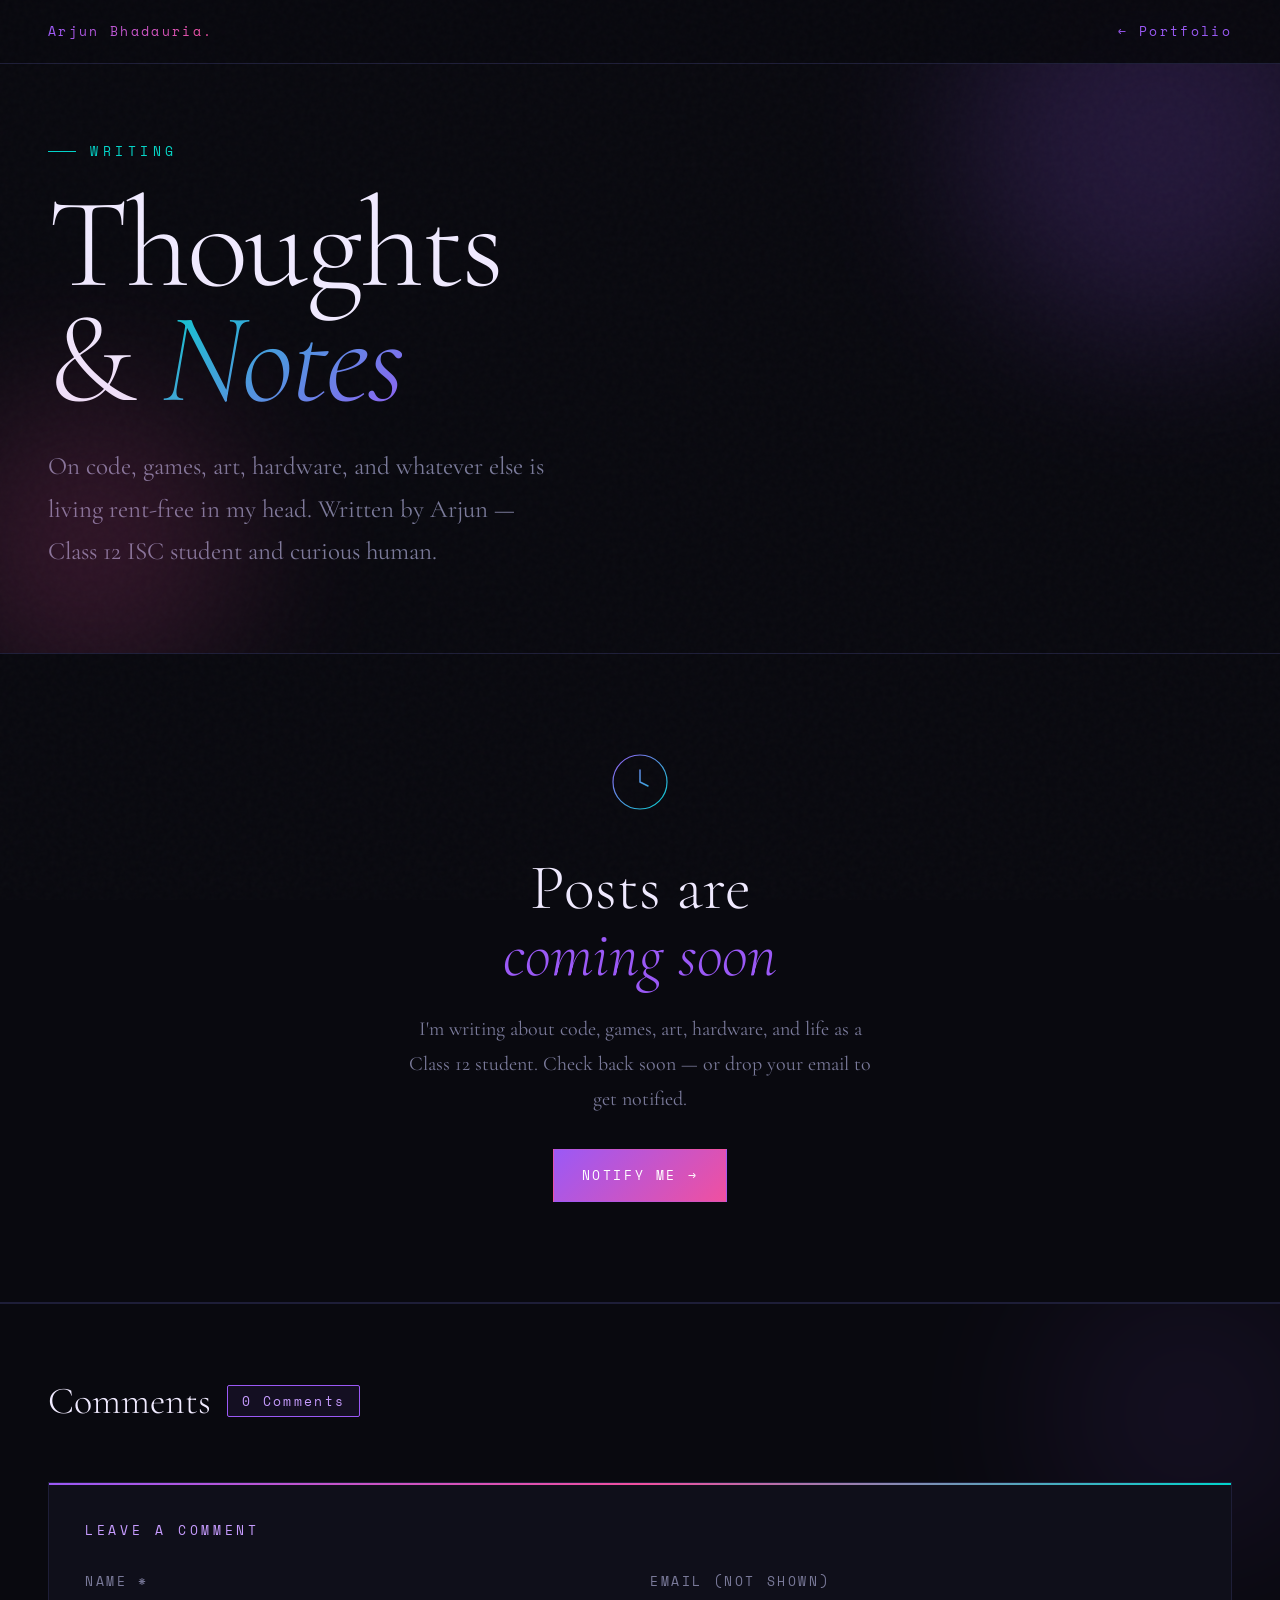
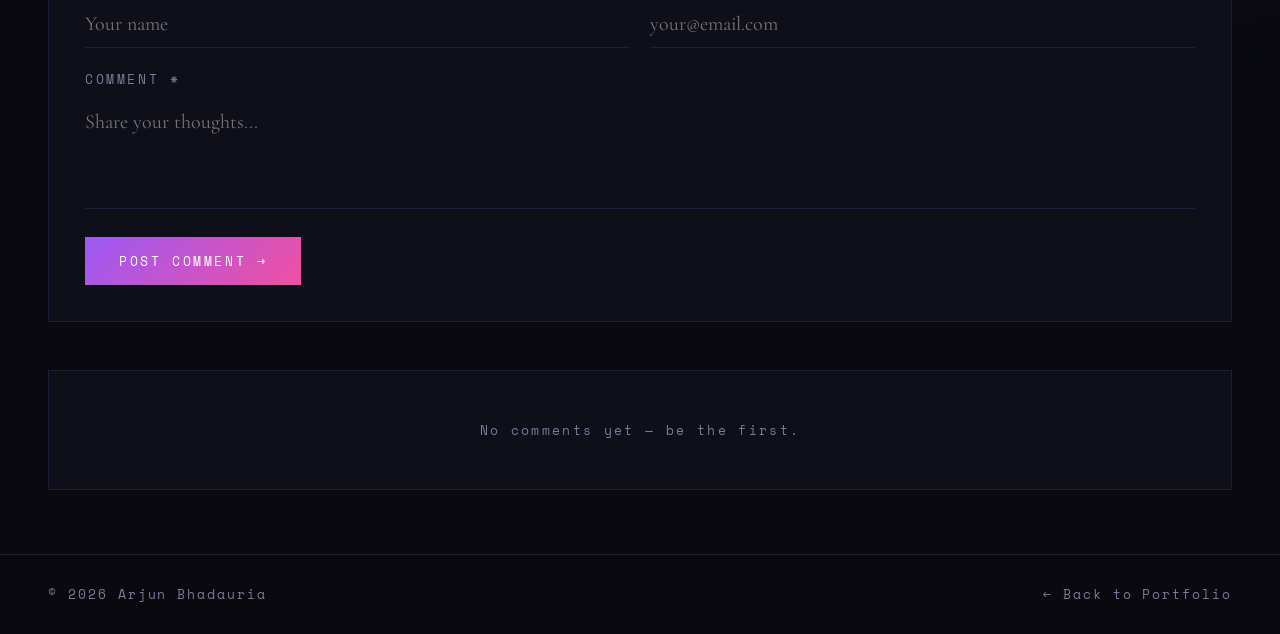
==== blog.html @ fe4fc2d3 "Add files via upload" ====
<!DOCTYPE html>
<html lang="en">
<head>
<meta charset="UTF-8"/>
<meta name="viewport" content="width=device-width, initial-scale=1.0"/>
<meta name="description" content="Blog — Arjun Bhadauria. Thoughts on code, games, art, hardware and life."/>
<title>Blog — Arjun Bhadauria</title>
<link rel="stylesheet" href="assets/style.css"/>
<style>
/* ── BLOG PAGE STYLES ── */

/* NAV (blog has fixed bg always) */
nav { background:rgba(9,9,15,.96); border-color:var(--border); backdrop-filter:blur(18px); }

/* HERO */
.blog-hero {
  padding:140px 48px 80px; border-bottom:1px solid var(--border); position:relative; overflow:hidden;
}
.blog-hero-orb1 { width:400px; height:400px; top:-60px; right:-80px; }
.blog-hero-orb2 { width:300px; height:300px; bottom:-40px; left:-60px; }
.blog-eyebrow {
  font-family:var(--mono); font-size:var(--fs-xs); letter-spacing:.35em; text-transform:uppercase;
  margin-bottom:24px; display:flex; align-items:center; gap:14px;
  background:linear-gradient(90deg,var(--cyan),var(--green));
  -webkit-background-clip:text; -webkit-text-fill-color:transparent; background-clip:text;
}
.blog-eyebrow::before { content:''; display:block; width:28px; height:1px; background:var(--cyan); }
.blog-hero-title { font-size:var(--fs-hero); font-weight:300; line-height:.9; letter-spacing:-.02em; }
.blog-hero-title em {
  font-style:italic;
  background:linear-gradient(135deg,var(--cyan),var(--violet));
  -webkit-background-clip:text; -webkit-text-fill-color:transparent; background-clip:text;
}
.blog-hero-sub { max-width:520px; color:var(--muted); font-size:var(--fs-md); margin-top:28px; line-height:1.7; }

/* FILTER */
.filter-bar { padding:26px 48px; border-bottom:1px solid var(--border); display:flex; gap:6px; flex-wrap:wrap; }
.filter-btn {
  font-family:var(--mono); font-size:var(--fs-xs); letter-spacing:.18em; text-transform:uppercase;
  color:var(--muted); background:none; border:1px solid var(--border); padding:8px 18px;
  cursor:pointer; transition:all .2s; border-radius:2px;
}
.filter-btn:hover { color:var(--violet); border-color:var(--violet); background:var(--glow-v); }
.filter-btn.active { color:var(--violet-l); border-color:var(--violet); background:rgba(155,89,246,.1); }

/* FEATURED */
.featured-post { border-bottom:1px solid var(--border); }
.featured-inner { display:grid; grid-template-columns:1fr 1fr; padding:72px 48px; gap:64px; align-items:center; }
.post-label {
  font-family:var(--mono); font-size:var(--fs-xs); letter-spacing:.3em; text-transform:uppercase;
  margin-bottom:16px;
  background:linear-gradient(90deg,var(--violet),var(--pink));
  -webkit-background-clip:text; -webkit-text-fill-color:transparent; background-clip:text;
}
.featured-title { font-size:var(--fs-xl); font-weight:300; line-height:1.05; margin-bottom:16px; }
.featured-title em { font-style:italic; color:var(--violet); }
.post-meta { font-family:var(--mono); font-size:var(--fs-xs); letter-spacing:.16em; color:var(--muted); margin-bottom:20px; display:flex; gap:14px; flex-wrap:wrap; }
.post-excerpt { color:var(--muted); font-size:var(--fs-base); line-height:1.85; margin-bottom:28px; }
.featured-visual {
  aspect-ratio:4/3; background:var(--surface); border:1px solid var(--border); position:relative; overflow:hidden;
}
.featured-visual::before {
  content:''; position:absolute; inset:0;
  background:linear-gradient(135deg,rgba(155,89,246,.1),rgba(0,212,204,.07));
}
.featured-visual canvas { width:100%; height:100%; display:block; }

/* POSTS GRID */
.posts-section { padding:64px 48px; }
.posts-section-title { font-family:var(--mono); font-size:var(--fs-xs); letter-spacing:.28em; color:var(--muted); text-transform:uppercase; margin-bottom:32px; padding-bottom:14px; border-bottom:1px solid var(--border); }
.posts-grid { display:grid; grid-template-columns:repeat(3,1fr); gap:3px; }
.post-card {
  background:var(--surface); border:1px solid var(--border); padding:32px;
  position:relative; overflow:hidden; transition:border-color .3s, transform .3s;
}
.post-card:hover { border-color:var(--border2); transform:translateY(-2px); }
.post-card::before { content:''; position:absolute; inset:0; background:radial-gradient(ellipse at 0% 0%,rgba(155,89,246,.07),transparent 60%); opacity:0; transition:opacity .4s; }
.post-card:hover::before { opacity:1; }
.post-card-date { font-family:var(--mono); font-size:var(--fs-xs); letter-spacing:.15em; color:var(--muted); margin-bottom:12px; }
.post-card-tag { font-family:var(--mono); font-size:var(--fs-xs); letter-spacing:.13em; padding:3px 10px; border-radius:2px; display:inline-block; margin-bottom:14px; }
.post-card-title { font-size:var(--fs-md); font-weight:300; line-height:1.3; margin-bottom:12px; color:var(--text); }
.post-card-excerpt { color:var(--muted); font-size:var(--fs-sm); line-height:1.8; margin-bottom:18px; }
.post-card-link { font-family:var(--mono); font-size:var(--fs-xs); letter-spacing:.15em; color:var(--muted); text-decoration:none; display:inline-flex; align-items:center; gap:6px; transition:color .2s,gap .2s; }
.post-card-link:hover { color:var(--violet); gap:10px; }
.post-card.soon { opacity:.42; }
.post-card.soon .post-card-link { display:none; }
.soon-badge { font-family:var(--mono); font-size:var(--fs-xs); letter-spacing:.14em; color:var(--dim); border:1px solid var(--dim); padding:3px 8px; display:inline-block; }

/* ═══════════════════════════════
   COMMENT SECTION
═══════════════════════════════ */
.comments-section { padding:64px 48px; border-top:1px solid var(--border); position:relative; overflow:hidden; }
.comments-orb { width:300px; height:300px; top:-40px; right:-60px; }

.comments-heading { display:flex; align-items:center; gap:16px; margin-bottom:48px; flex-wrap:wrap; }
.comments-heading h2 { font-size:var(--fs-lg); font-weight:300; }
.comments-heading h2 em { font-style:italic; color:var(--violet); }
.comments-count {
  font-family:var(--mono); font-size:var(--fs-xs); letter-spacing:.18em;
  border:1px solid var(--violet); padding:4px 14px; color:var(--violet-l);
  background:rgba(155,89,246,.08); border-radius:2px;
}

/* Comment form */
.comment-form-wrap {
  background:var(--surface); border:1px solid var(--border); padding:36px; margin-bottom:48px;
  position:relative;
}
.comment-form-wrap::before {
  content:''; position:absolute; top:0; left:0; right:0; height:2px;
  background:linear-gradient(90deg,var(--violet),var(--pink),var(--cyan));
}
.comment-form-title { font-family:var(--mono); font-size:var(--fs-xs); letter-spacing:.28em; text-transform:uppercase; margin-bottom:28px; color:var(--violet-l); }
.comment-form-grid { display:grid; grid-template-columns:1fr 1fr; gap:20px; }
.comment-form-grid .full { grid-column:span 2; }
.cf-group { display:flex; flex-direction:column; gap:8px; }
.cf-label { font-family:var(--mono); font-size:var(--fs-xs); letter-spacing:.2em; color:var(--muted); text-transform:uppercase; }
.cf-input, .cf-textarea {
  background:transparent; border:none; border-bottom:1px solid var(--border);
  color:var(--text); font-family:var(--serif); font-size:var(--fs-base);
  padding:11px 0; outline:none; transition:border-color .3s; width:100%;
}
.cf-input:focus, .cf-textarea:focus { border-color:var(--violet); }
.cf-textarea { resize:none; height:110px; }
.cf-submit {
  font-family:var(--mono); font-size:var(--fs-xs); letter-spacing:.2em; text-transform:uppercase;
  color:#fff; background:linear-gradient(135deg,var(--violet),var(--pink));
  border:none; padding:14px 34px; cursor:pointer; transition:opacity .3s,transform .2s; margin-top:8px;
}
.cf-submit:hover { opacity:.85; transform:translateY(-2px); }

/* Comment list */
.comments-list { display:flex; flex-direction:column; gap:3px; }
.comment-item { background:var(--surface); border:1px solid var(--border); padding:28px 32px; position:relative; transition:border-color .3s; }
.comment-item:hover { border-color:var(--border2); }
/* accent stripe based on depth */
.comment-item::before { content:''; position:absolute; top:0; left:0; bottom:0; width:3px; background:linear-gradient(to bottom,var(--violet),var(--pink)); border-radius:0; }
.comment-item.reply::before { background:linear-gradient(to bottom,var(--cyan),var(--green)); }

.comment-header { display:flex; justify-content:space-between; align-items:flex-start; margin-bottom:14px; flex-wrap:wrap; gap:8px; }
.comment-author { display:flex; align-items:center; gap:14px; }
.comment-avatar {
  width:40px; height:40px; border-radius:50%; display:flex; align-items:center; justify-content:center;
  font-family:var(--mono); font-size:12px; font-weight:700; flex-shrink:0;
  background:linear-gradient(135deg,var(--violet-d),var(--violet));
  color:#fff; border:1px solid var(--border2);
}
.comment-item.reply .comment-avatar { background:linear-gradient(135deg,#006060,var(--cyan)); width:32px; height:32px; font-size:10px; }
.comment-name { font-size:var(--fs-base); font-weight:300; color:var(--text); }
.comment-date { font-family:var(--mono); font-size:var(--fs-xs); letter-spacing:.14em; color:var(--muted); }
.comment-body { color:var(--muted); font-size:var(--fs-base); line-height:1.8; padding-left:54px; }
.comment-reply-btn {
  font-family:var(--mono); font-size:var(--fs-xs); letter-spacing:.15em;
  color:var(--muted); background:none; border:none; cursor:pointer; padding:0;
  transition:color .2s; display:flex; align-items:center; gap:6px; margin-top:12px; margin-left:54px;
}
.comment-reply-btn:hover { color:var(--cyan); }

.comment-item.reply { margin-left:40px; }
.comment-item.reply .comment-body { padding-left:46px; }
.comment-item.reply .comment-reply-btn { margin-left:46px; }

/* Inline reply form */
.reply-form { display:none; margin-top:16px; margin-left:54px; padding:20px; background:var(--bg); border:1px solid var(--border); }
.reply-form.open { display:block; }
.reply-form .cf-group { margin-bottom:14px; }
.reply-submit {
  font-family:var(--mono); font-size:var(--fs-xs); letter-spacing:.18em; text-transform:uppercase;
  color:#fff; background:linear-gradient(135deg,var(--cyan),var(--green)); border:none;
  padding:10px 24px; cursor:pointer; transition:opacity .2s; margin-top:6px;
}
.reply-submit:hover { opacity:.8; }

.no-comments { font-family:var(--mono); font-size:var(--fs-xs); letter-spacing:.18em; color:var(--muted); text-align:center; padding:48px; border:1px solid var(--border); background:var(--surface); }

/* CTA */
.write-cta {
  margin:0 48px 64px; padding:48px; border:1px solid var(--border); background:var(--surface);
  display:flex; justify-content:space-between; align-items:center; gap:40px; flex-wrap:wrap;
  position:relative; overflow:hidden;
}
.write-cta::before { content:''; position:absolute; top:0; left:0; right:0; height:2px; background:linear-gradient(90deg,var(--violet),var(--cyan),var(--pink)); }
.write-cta-text h3 { font-size:var(--fs-lg); font-weight:300; margin-bottom:8px; }
.write-cta-text h3 em { font-style:italic; color:var(--cyan); }
.write-cta-text p { color:var(--muted); font-size:var(--fs-sm); max-width:400px; line-height:1.7; }
.write-cta-btn {
  font-family:var(--mono); font-size:var(--fs-xs); letter-spacing:.2em; text-transform:uppercase;
  color:#fff; background:linear-gradient(135deg,var(--cyan),var(--green));
  border:none; padding:14px 32px; cursor:pointer; transition:opacity .3s;
  white-space:nowrap; text-decoration:none; display:inline-block;
}
.write-cta-btn:hover { opacity:.82; }

/* COMING SOON */
.coming-soon-wrap {
  padding:100px 48px; border-bottom:1px solid var(--border);
  display:flex; flex-direction:column; align-items:center; text-align:center; gap:24px;
}
.cs-icon { margin-bottom:8px; animation:pulse 2.5s ease infinite; }
.cs-heading { font-size:var(--fs-xl); font-weight:300; line-height:1.05; }
.cs-heading em { font-style:italic; color:var(--violet); }
.cs-sub { max-width:480px; color:var(--muted); font-size:var(--fs-base); line-height:1.75; }

/* Responsive */
@media(max-width:900px){
  .blog-hero { padding:120px 28px 60px; }
  .filter-bar { padding:20px 28px; }
  .featured-inner { grid-template-columns:1fr; padding:52px 28px; gap:36px; }
  .featured-visual { display:none; }
  .featured-title { font-size:var(--fs-lg); }
  .posts-section { padding:48px 28px; }
  .posts-grid { grid-template-columns:1fr 1fr; }
  .comments-section { padding:48px 28px; }
  .comment-form-grid { grid-template-columns:1fr; }
  .comment-form-grid .full { grid-column:span 1; }
  .write-cta { margin:0 28px 48px; padding:36px 28px; }
}
@media(max-width:560px){
  .blog-hero { padding:100px 18px 48px; }
  .filter-bar { padding:14px 18px; gap:5px; }
  .filter-btn { padding:6px 10px; font-size:10px; }
  .featured-inner { padding:36px 18px; }
  .posts-section { padding:36px 18px; }
  .posts-grid { grid-template-columns:1fr; }
  .comments-section { padding:36px 18px; }
  .comment-form-wrap { padding:22px 16px; }
  .comment-body,.comment-reply-btn { padding-left:0; }
  .reply-form { margin-left:0; }
  .comment-item.reply { margin-left:16px; }
  .comment-item.reply .comment-body,.comment-item.reply .comment-reply-btn { padding-left:0; }
  .write-cta { margin:0 18px 36px; padding:24px 18px; flex-direction:column; align-items:flex-start; }
}
</style>
</head>
<body>

<div class="cursor-dot"  id="cDot"></div>
<div class="cursor-ring" id="cRing"></div>

<!-- NAV -->
<nav id="nav">
  <a href="index.html" class="nav-logo">Arjun Bhadauria.</a>
  <a href="index.html" class="arrow-link" style="font-family:var(--mono);font-size:var(--fs-xs);letter-spacing:.18em;">&#8592;&nbsp;Portfolio</a>
</nav>

<!-- HERO -->
<div class="blog-hero">
  <div class="orb orb-v blog-hero-orb1"></div>
  <div class="orb orb-p blog-hero-orb2"></div>
  <div class="blog-eyebrow">Writing</div>
  <h1 class="blog-hero-title">Thoughts<br>&amp;&nbsp;<em>Notes</em></h1>
  <p class="blog-hero-sub">On code, games, art, hardware, and whatever else is living rent-free in my head. Written by Arjun &mdash; Class 12 ISC student and curious human.</p>
</div>


<!-- COMING SOON -->
<div class="coming-soon-wrap reveal">
  <div class="cs-icon">
    <svg width="56" height="56" viewBox="0 0 56 56" fill="none">
      <circle cx="28" cy="28" r="27" stroke="url(#csg)" stroke-width="1.2"/>
      <path d="M28 16v12l8 4" stroke="url(#csg)" stroke-width="1.5" stroke-linecap="round" stroke-linejoin="round"/>
      <defs>
        <linearGradient id="csg" x1="0" y1="0" x2="56" y2="56" gradientUnits="userSpaceOnUse">
          <stop stop-color="#9b59f6"/><stop offset="1" stop-color="#00d4cc"/>
        </linearGradient>
      </defs>
    </svg>
  </div>
  <h2 class="cs-heading">Posts are<br><em>coming soon</em></h2>
  <p class="cs-sub">I'm writing about code, games, art, hardware, and life as a Class 12 student. Check back soon &mdash; or drop your email to get notified.</p>
  <a href="mailto:arjun.dev.work@gmail.com" class="btn btn-primary" style="margin-top:8px;">Notify Me &#8594;</a>
</div>

<!-- COMMENTS -->
<div class="comments-section">
  <div class="orb orb-v comments-orb" style="opacity:.08;"></div>
  <div class="comments-heading reveal">
    <h2>Comments</h2>
    <span class="comments-count" id="commentCount">0 Comments</span>
  </div>
  <div class="comment-form-wrap reveal">
    <div class="comment-form-title">Leave a Comment</div>
    <div class="comment-form-grid">
      <div class="cf-group"><label class="cf-label">Name *</label><input class="cf-input" id="cfName" type="text" placeholder="Your name" required/></div>
      <div class="cf-group"><label class="cf-label">Email (not shown)</label><input class="cf-input" id="cfEmail" type="email" placeholder="your@email.com"/></div>
      <div class="cf-group full"><label class="cf-label">Comment *</label><textarea class="cf-textarea" id="cfBody" placeholder="Share your thoughts..."></textarea></div>
      <div class="full"><button class="cf-submit" onclick="submitComment()">Post Comment &#8594;</button></div>
    </div>
  </div>
  <div class="no-comments" id="emptyState">No comments yet &mdash; be the first.</div>
  <div class="comments-list" id="commentsList"></div>
</div>

<footer>
  <p>&#169; 2026 Arjun Bhadauria</p>
  <a href="index.html">&#8592; Back to Portfolio</a>
</footer>

<script src="assets/main.js"></script>
<script>
let commentCount=0;
function updateCount(){ document.getElementById('commentCount').textContent=commentCount+' Comment'+(commentCount!==1?'s':''); }

function submitComment(){
  const name=document.getElementById('cfName').value.trim();
  const body=document.getElementById('cfBody').value.trim();
  if(!name||!body){alert('Please fill in your name and comment.');return;}
  document.getElementById('emptyState').style.display='none';
  const initials=name.split(' ').map(w=>w[0].toUpperCase()).join('').slice(0,2);
  const id='c-'+Date.now(), rfId='rf-'+Date.now();
  const item=document.createElement('div');
  item.className='comment-item'; item.id=id;
  item.innerHTML=`
    <div class="comment-header">
      <div class="comment-author"><div class="comment-avatar">${initials}</div><div><div class="comment-name">${name}</div></div></div>
      <div class="comment-date">Just now</div>
    </div>
    <div class="comment-body">${body.replace(/</g,'&lt;').replace(/\n/g,'<br>')}</div>
    <button class="comment-reply-btn" onclick="toggleReply('${rfId}')">&#8617; Reply</button>
    <div class="reply-form" id="${rfId}">
      <div class="cf-group"><label class="cf-label">Reply</label><textarea class="cf-textarea" id="rt-${rfId}" style="height:75px" placeholder="Write a reply..."></textarea></div>
      <div class="cf-group" style="margin-top:12px;"><label class="cf-label">Name</label><input class="cf-input" id="rn-${rfId}" type="text" placeholder="Your name"/></div>
      <button class="reply-submit" onclick="submitReply('${id}','${rfId}')">Reply &#8594;</button>
    </div>`;
  document.getElementById('commentsList').prepend(item);
  document.getElementById('cfName').value='';
  document.getElementById('cfEmail').value='';
  document.getElementById('cfBody').value='';
  commentCount++; updateCount();
  item.scrollIntoView({behavior:'smooth',block:'center'});
}

function toggleReply(id){ document.getElementById(id)?.classList.toggle('open'); }

function submitReply(parentId,rfId){
  const nameEl=document.getElementById('rn-'+rfId), bodyEl=document.getElementById('rt-'+rfId);
  if(!nameEl||!bodyEl)return;
  const name=nameEl.value.trim(), body=bodyEl.value.trim();
  if(!name||!body){alert('Please fill in your name and reply.');return;}
  const initials=name.split(' ').map(w=>w[0].toUpperCase()).join('').slice(0,2);
  const reply=document.createElement('div');
  reply.className='comment-item reply';
  reply.innerHTML=`
    <div class="comment-header">
      <div class="comment-author"><div class="comment-avatar" style="width:32px;height:32px;font-size:10px;">${initials}</div><div><div class="comment-name">${name}</div></div></div>
      <div class="comment-date">Just now</div>
    </div>
    <div class="comment-body">${body.replace(/</g,'&lt;').replace(/\n/g,'<br>')}</div>`;
  document.getElementById(rfId)?.classList.remove('open');
  document.getElementById(parentId).insertAdjacentElement('afterend',reply);
  nameEl.value=''; bodyEl.value='';
  commentCount++; updateCount();
}
</script>
</body>
</html>
---- assets/style.css ----
/* ═══════════════════════════════════════════
   ARJUN BHADAURIA — PORTFOLIO STYLESHEET
   Colorful dark theme
═══════════════════════════════════════════ */

@import url('https://fonts.googleapis.com/css2?family=Cormorant+Garamond:ital,wght@0,300;0,400;0,600;1,300;1,400&family=Space+Mono:wght@400;700&display=swap');

/* ── TOKENS ── */
:root {
  --bg:       #09090f;
  --surface:  #0f0f1a;
  --surface2: #141428;
  --border:   #1e1e38;
  --border2:  #2a2a50;

  --text:   #f0eaff;
  --muted:  #7a7a9a;
  --dim:    #3a3a5a;

  /* Vibrant palette */
  --violet:  #9b59f6;
  --violet-l:#c79cff;
  --violet-d:#5e20c8;
  --pink:    #f050a0;
  --pink-l:  #ff8fd0;
  --cyan:    #00d4cc;
  --cyan-l:  #80fffa;
  --amber:   #ffb830;
  --amber-l: #ffd980;
  --green:   #36f0a0;
  --green-l: #90ffcc;

  --glow-v:  rgba(155,89,246,0.12);
  --glow-p:  rgba(240,80,160,0.10);
  --glow-c:  rgba(0,212,204,0.10);

  --serif: 'Cormorant Garamond','Georgia','Times New Roman',serif;
  --mono:  'Space Mono','Courier New',monospace;

  /* Fluid font scale */
  --fs-xs:   clamp(11px,1.2vw,13px);
  --fs-sm:   clamp(13px,1.5vw,15px);
  --fs-base: clamp(17px,1.9vw,20px);
  --fs-md:   clamp(20px,2.4vw,25px);
  --fs-lg:   clamp(28px,3.5vw,38px);
  --fs-xl:   clamp(38px,5.5vw,64px);
  --fs-hero: clamp(56px,10vw,140px);
}

/* ── RESET ── */
*, *::before, *::after { box-sizing: border-box; margin: 0; padding: 0; }
html { scroll-behavior: smooth; }

body {
  background: var(--bg);
  color: var(--text);
  font-family: var(--serif);
  font-size: var(--fs-base);
  line-height: 1.75;
  overflow-x: hidden;
}

/* ── CURSOR ── */
body.cursor-active { cursor: none; }
body.cursor-active a, body.cursor-active button { cursor: none; }
.cursor-dot, .cursor-ring {
  position: fixed; pointer-events: none; border-radius: 50%;
  transform: translate(-50%,-50%); opacity: 0; transition: opacity .3s; z-index: 9999;
}
.cursor-dot  { width:9px; height:9px; background:var(--violet); z-index:10000; }
.cursor-ring { width:36px; height:36px; border:1.5px solid var(--violet); transition:width .25s,height .25s,opacity .3s; }
.cursor-dot.on  { opacity:1; }
.cursor-ring.on { opacity:.5; }
.cursor-dot.big  { width:16px; height:16px; background:var(--pink); }
.cursor-ring.big { width:58px; height:58px; border-color:var(--pink); opacity:.2; }

/* ── NOISE ── */
body::before {
  content:''; position:fixed; inset:0; pointer-events:none; z-index:999; opacity:.025;
  background-image:url("data:image/svg+xml,%3Csvg viewBox='0 0 200 200' xmlns='http://www.w3.org/2000/svg'%3E%3Cfilter id='n'%3E%3CfeTurbulence type='fractalNoise' baseFrequency='0.85' numOctaves='4' stitchTiles='stitch'/%3E%3C/filter%3E%3Crect width='100%25' height='100%25' filter='url(%23n)'/%3E%3C/svg%3E");
}

/* ── GRADIENT ORBS (bg decoration) ── */
.orb {
  position: absolute; border-radius: 50%; pointer-events: none; filter: blur(80px); opacity: .18;
}
.orb-v { background: var(--violet); }
.orb-p { background: var(--pink); }
.orb-c { background: var(--cyan); }

/* ── NAV ── */
nav {
  position: fixed; top:0; left:0; right:0; z-index:200;
  display:flex; justify-content:space-between; align-items:center;
  padding:20px 48px;
  border-bottom:1px solid transparent;
  transition:background .4s, border-color .4s;
}
nav.scrolled {
  background: rgba(9,9,15,.95);
  border-color: var(--border);
  backdrop-filter: blur(18px);
}
.nav-logo {
  font-family:var(--mono); font-size:var(--fs-xs); letter-spacing:.18em;
  text-decoration:none;
  background: linear-gradient(90deg,var(--violet),var(--pink));
  -webkit-background-clip:text; -webkit-text-fill-color:transparent; background-clip:text;
}
.nav-links { display:flex; gap:28px; list-style:none; }
.nav-links a {
  font-family:var(--mono); font-size:var(--fs-xs); letter-spacing:.2em; text-transform:uppercase;
  color:var(--muted); text-decoration:none; transition:color .2s;
}
.nav-links a:hover { color:var(--text); }

/* Hamburger */
.nav-toggle { display:none; flex-direction:column; gap:5px; background:none; border:none; padding:4px; }
.nav-toggle span { display:block; width:22px; height:1.5px; background:var(--muted); transition:all .3s; }
.nav-toggle.open span:nth-child(1) { transform:translateY(6.5px) rotate(45deg); background:var(--violet); }
.nav-toggle.open span:nth-child(2) { opacity:0; }
.nav-toggle.open span:nth-child(3) { transform:translateY(-6.5px) rotate(-45deg); background:var(--violet); }

/* Mobile menu */
.nav-mobile {
  display:none; position:fixed; inset:0; z-index:190;
  background:rgba(9,9,15,.98);
  flex-direction:column; justify-content:center; align-items:center; gap:36px;
}
.nav-mobile.open { display:flex; }
.nav-mobile a {
  font-family:var(--mono); font-size:clamp(15px,4vw,18px); letter-spacing:.28em; text-transform:uppercase;
  color:var(--muted); text-decoration:none; transition:color .2s;
}
.nav-mobile a:hover { color:var(--violet); }

/* ── SHARED SECTION UTILS ── */
section { position:relative; overflow:hidden; }

.section-label {
  font-family:var(--mono); font-size:var(--fs-xs); letter-spacing:.32em; text-transform:uppercase;
  margin-bottom:22px; display:flex; align-items:center; gap:14px;
  background: linear-gradient(90deg,var(--violet),var(--cyan));
  -webkit-background-clip:text; -webkit-text-fill-color:transparent; background-clip:text;
}
.section-label::before { content:''; display:block; width:28px; height:1px; background:var(--violet); flex-shrink:0; }

.big-heading { font-size:var(--fs-xl); font-weight:300; line-height:1.05; margin-bottom:28px; }
.big-heading em { font-style:italic; color:var(--violet); }

/* ── CHIP / TAGS ── */
.chip {
  font-family:var(--mono); font-size:var(--fs-xs); letter-spacing:.14em; text-transform:uppercase;
  padding:6px 14px; border-radius:2px; border:1px solid;
}
.chip-v { color:var(--violet-l); border-color:var(--violet-d); background:rgba(155,89,246,.08); }
.chip-p { color:var(--pink-l);   border-color:var(--pink);     background:rgba(240,80,160,.08); }
.chip-c { color:var(--cyan-l);   border-color:var(--cyan);     background:rgba(0,212,204,.08); }
.chip-a { color:var(--amber-l);  border-color:var(--amber);    background:rgba(255,184,48,.08); }
.chip-g { color:var(--green-l);  border-color:var(--green);    background:rgba(54,240,160,.08); }

/* ── CARDS ── */
.card {
  background:var(--surface); border:1px solid var(--border);
  position:relative; overflow:hidden; transition:border-color .3s, transform .3s;
}
.card:hover { border-color:var(--border2); transform:translateY(-2px); }
.card-glow::before {
  content:''; position:absolute; inset:0; opacity:0; transition:opacity .4s;
  background:radial-gradient(ellipse at 0% 0%,rgba(155,89,246,.08),transparent 60%);
}
.card:hover.card-glow::before { opacity:1; }

/* ── SKILL BARS ── */
.skill-bar { width:64px; height:2px; background:var(--border); position:relative; overflow:hidden; border-radius:1px; }
.skill-bar-fill {
  position:absolute; left:0; top:0; bottom:0;
  width:calc(var(--pct)*100%);
  transform:scaleX(0); transform-origin:left;
  transition:transform 1.1s cubic-bezier(.16,1,.3,1);
  border-radius:1px;
}
.skill-bar-fill.go { transform:scaleX(1); }
.fill-v { background:linear-gradient(90deg,var(--violet),var(--violet-l)); }
.fill-p { background:linear-gradient(90deg,var(--pink),var(--pink-l)); }
.fill-c { background:linear-gradient(90deg,var(--cyan),var(--cyan-l)); }

/* ── BUTTONS / LINKS ── */
.btn {
  display:inline-flex; align-items:center; gap:10px;
  font-family:var(--mono); font-size:var(--fs-xs); letter-spacing:.2em; text-transform:uppercase;
  text-decoration:none; padding:14px 28px; border:1px solid; transition:all .3s;
}
.btn-primary {
  background:linear-gradient(135deg,var(--violet),var(--pink));
  color:#fff; border-color:transparent;
}
.btn-primary:hover { opacity:.85; transform:translateY(-2px); }
.btn-outline {
  background:transparent; color:var(--text); border-color:var(--border2);
}
.btn-outline:hover { border-color:var(--violet); color:var(--violet); background:var(--glow-v); }

.arrow-link {
  font-family:var(--mono); font-size:var(--fs-xs); letter-spacing:.18em;
  color:var(--violet); text-decoration:none; display:inline-flex; align-items:center; gap:8px;
  transition:gap .2s, color .2s;
}
.arrow-link:hover { gap:14px; color:var(--violet-l); }
.arrow-link.cyan   { color:var(--cyan); }
.arrow-link.cyan:hover { color:var(--cyan-l); }
.arrow-link.pink   { color:var(--pink); }
.arrow-link.pink:hover { color:var(--pink-l); }

/* ── FORMS ── */
.form-group { display:flex; flex-direction:column; gap:8px; }
.form-label { font-family:var(--mono); font-size:var(--fs-xs); letter-spacing:.22em; color:var(--muted); text-transform:uppercase; }
.form-input, .form-textarea {
  background:transparent; border:none; border-bottom:1px solid var(--border);
  color:var(--text); font-family:var(--serif); font-size:var(--fs-base);
  padding:11px 0; outline:none; transition:border-color .3s; width:100%;
}
.form-input:focus, .form-textarea:focus { border-color:var(--violet); }
.form-textarea { resize:none; height:100px; }
.form-submit {
  font-family:var(--mono); font-size:var(--fs-xs); letter-spacing:.2em; text-transform:uppercase;
  color:#fff; background:linear-gradient(135deg,var(--violet),var(--pink));
  border:none; padding:14px 34px; cursor:pointer; transition:opacity .3s, transform .2s;
  align-self:flex-start; margin-top:8px;
}
.form-submit:hover { opacity:.85; transform:translateY(-2px); }

/* ── ANIMATIONS ── */
@keyframes fadeUp { from{opacity:0;transform:translateY(24px);} to{opacity:1;transform:translateY(0);} }
@keyframes pulse { 0%,100%{opacity:.6;} 50%{opacity:1;} }

.reveal { opacity:0; transform:translateY(28px); transition:opacity .8s ease,transform .8s ease; }
.reveal.visible { opacity:1; transform:none; }

/* ── FOOTER ── */
footer {
  padding:28px 48px; border-top:1px solid var(--border);
  display:flex; justify-content:space-between; align-items:center; flex-wrap:wrap; gap:12px;
}
footer p { font-family:var(--mono); font-size:var(--fs-xs); letter-spacing:.15em; color:var(--muted); }
footer a { font-family:var(--mono); font-size:var(--fs-xs); letter-spacing:.15em; color:var(--muted); text-decoration:none; transition:color .2s; }
footer a:hover { color:var(--violet); }

/* ══════════════════════════════════
   TABLET ≤900px
══════════════════════════════════ */
@media(max-width:900px){
  nav { padding:18px 28px; }
  .nav-links { display:none; }
  .nav-toggle { display:flex; }
  footer { padding:20px 28px; }
}

/* ══════════════════════════════════
   MOBILE ≤560px
══════════════════════════════════ */
@media(max-width:560px){
  nav { padding:15px 18px; }
  footer { padding:18px; flex-direction:column; text-align:center; }
}
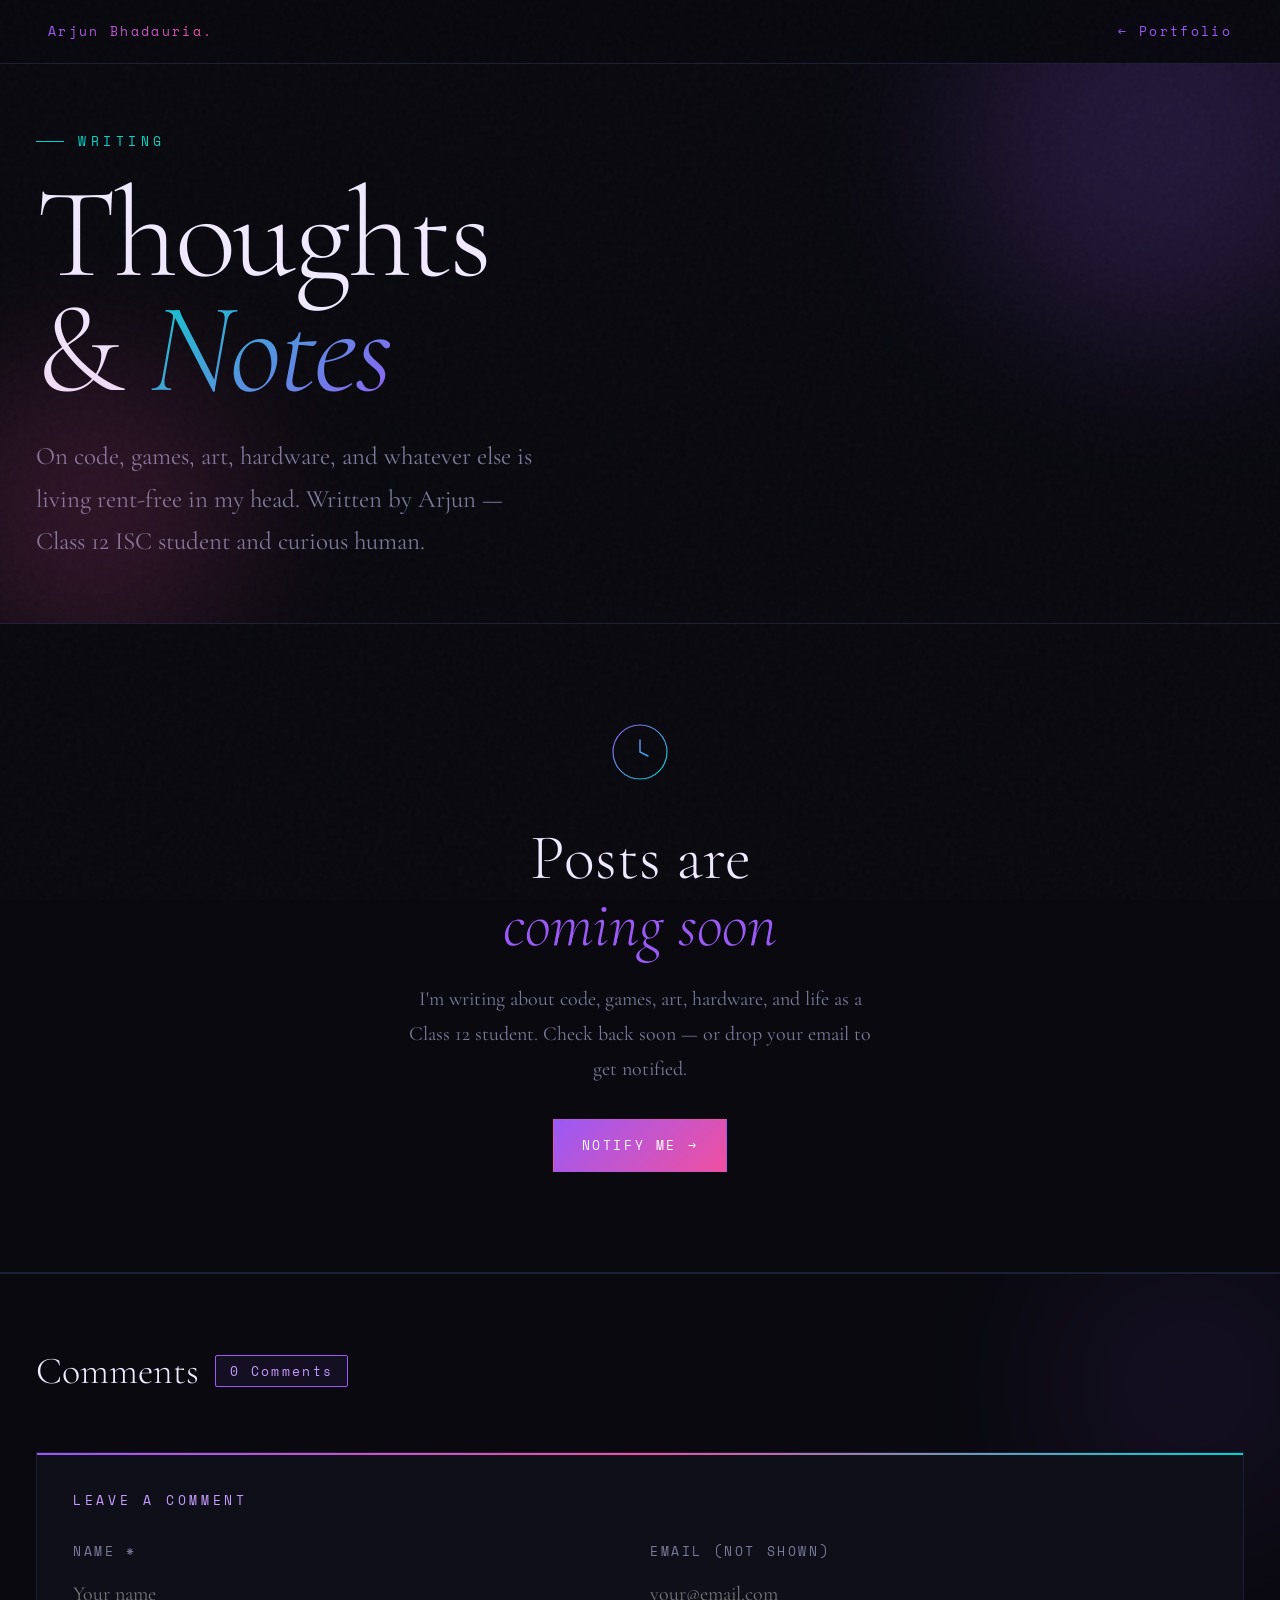
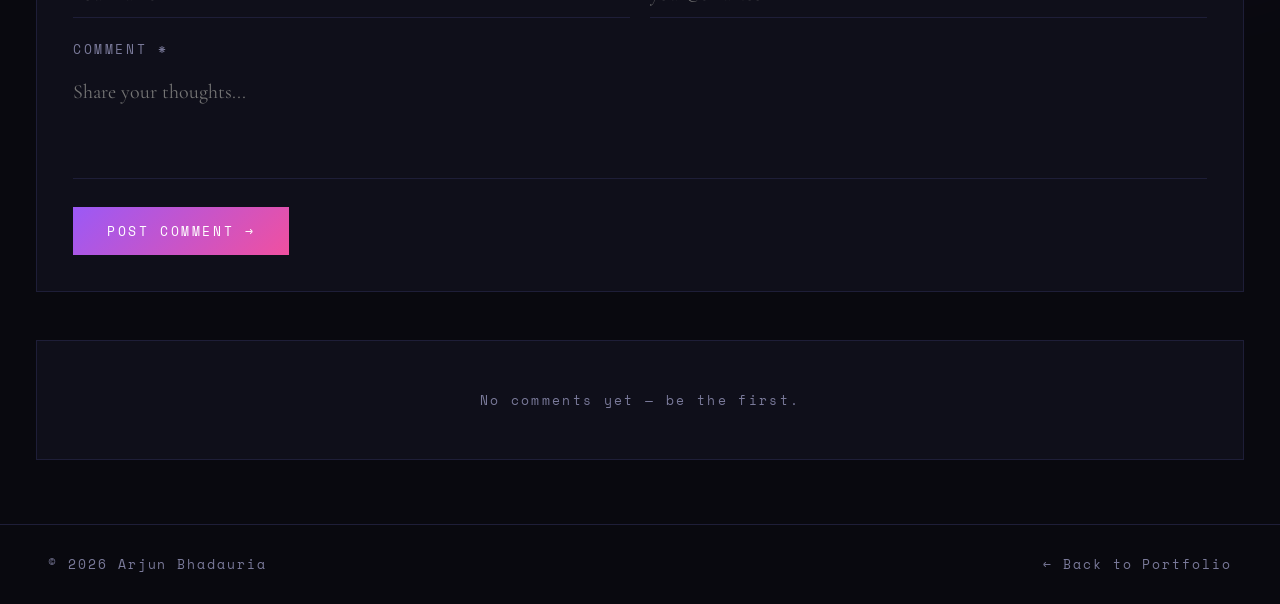
==== commit c56ce4db: "Add files via upload" ====
--- a/blog.html
+++ b/blog.html
@@ -202,33 +202,47 @@
 .cs-sub { max-width:480px; color:var(--muted); font-size:var(--fs-base); line-height:1.75; }
 
 /* Responsive */
+@media(max-width:1280px){
+  .blog-hero { padding:130px 36px 60px; }
+  .filter-bar, .posts-section, .comments-section { padding-left:36px; padding-right:36px; }
+  .featured-inner { padding:60px 36px; }
+  .write-cta { margin:0 36px 56px; }
+}
 @media(max-width:900px){
-  .blog-hero { padding:120px 28px 60px; }
-  .filter-bar { padding:20px 28px; }
-  .featured-inner { grid-template-columns:1fr; padding:52px 28px; gap:36px; }
+  .blog-hero { padding:110px 28px 52px; }
+  .filter-bar { padding:18px 28px; }
+  .featured-inner { grid-template-columns:1fr; padding:48px 28px; gap:32px; }
   .featured-visual { display:none; }
   .featured-title { font-size:var(--fs-lg); }
-  .posts-section { padding:48px 28px; }
+  .posts-section { padding:44px 28px; }
   .posts-grid { grid-template-columns:1fr 1fr; }
-  .comments-section { padding:48px 28px; }
+  .comments-section { padding:44px 28px; }
   .comment-form-grid { grid-template-columns:1fr; }
   .comment-form-grid .full { grid-column:span 1; }
-  .write-cta { margin:0 28px 48px; padding:36px 28px; }
-}
-@media(max-width:560px){
-  .blog-hero { padding:100px 18px 48px; }
-  .filter-bar { padding:14px 18px; gap:5px; }
-  .filter-btn { padding:6px 10px; font-size:10px; }
-  .featured-inner { padding:36px 18px; }
-  .posts-section { padding:36px 18px; }
+  .write-cta { margin:0 28px 44px; padding:32px 28px; }
+}
+@media(max-width:600px){
+  .blog-hero { padding:90px 20px 44px; }
+  .filter-bar { padding:14px 20px; gap:5px; flex-wrap:wrap; }
+  .filter-btn { padding:7px 12px; font-size:10px; }
+  .featured-inner { padding:32px 20px; }
+  .posts-section { padding:32px 20px; }
   .posts-grid { grid-template-columns:1fr; }
-  .comments-section { padding:36px 18px; }
-  .comment-form-wrap { padding:22px 16px; }
-  .comment-body,.comment-reply-btn { padding-left:0; }
+  .comments-section { padding:32px 20px; }
+  .comment-form-wrap { padding:20px 16px; }
+  .comment-body, .comment-reply-btn { padding-left:0; }
   .reply-form { margin-left:0; }
-  .comment-item.reply { margin-left:16px; }
-  .comment-item.reply .comment-body,.comment-item.reply .comment-reply-btn { padding-left:0; }
-  .write-cta { margin:0 18px 36px; padding:24px 18px; flex-direction:column; align-items:flex-start; }
+  .comment-item.reply { margin-left:14px; }
+  .comment-item.reply .comment-body,
+  .comment-item.reply .comment-reply-btn { padding-left:0; }
+  .write-cta { margin:0 20px 36px; padding:22px 20px; flex-direction:column; align-items:flex-start; }
+  .cf-input, .cf-textarea { font-size:16px; }
+}
+@media(max-width:380px){
+  .blog-hero { padding:80px 14px 36px; }
+  .filter-bar { padding:12px 14px; }
+  .posts-section, .comments-section { padding-left:14px; padding-right:14px; }
+  .write-cta { margin:0 14px 28px; padding:18px 14px; }
 }
 </style>
 </head>
--- a/assets/style.css
+++ b/assets/style.css
@@ -49,7 +49,7 @@
 
 /* ── RESET ── */
 *, *::before, *::after { box-sizing: border-box; margin: 0; padding: 0; }
-html { scroll-behavior: smooth; }
+html { scroll-padding-top: 72px; }
 
 body {
   background: var(--bg);
@@ -247,7 +247,7 @@
 footer a:hover { color:var(--violet); }
 
 /* ══════════════════════════════════
-   TABLET ≤900px
+   SHARED RESPONSIVE
 ══════════════════════════════════ */
 @media(max-width:900px){
   nav { padding:18px 28px; }
@@ -255,11 +255,20 @@
   .nav-toggle { display:flex; }
   footer { padding:20px 28px; }
 }
-
-/* ══════════════════════════════════
-   MOBILE ≤560px
-══════════════════════════════════ */
-@media(max-width:560px){
-  nav { padding:15px 18px; }
-  footer { padding:18px; flex-direction:column; text-align:center; }
-}
+@media(max-width:600px){
+  nav { padding:14px 20px; }
+  .nav-logo { font-size:11px; letter-spacing:.14em; }
+  footer { padding:18px 20px; flex-direction:column; text-align:center; gap:8px; }
+  /* Prevent iOS auto-zoom on input focus */
+  input, textarea, select { font-size:16px !important; }
+}
+@media(max-width:380px){
+  nav { padding:12px 14px; }
+  .nav-logo { font-size:10px; }
+  footer { padding:14px; }
+}
+/* Large screens */
+@media(min-width:1600px){
+  nav { padding:24px 80px; }
+  footer { padding:32px 80px; }
+}
